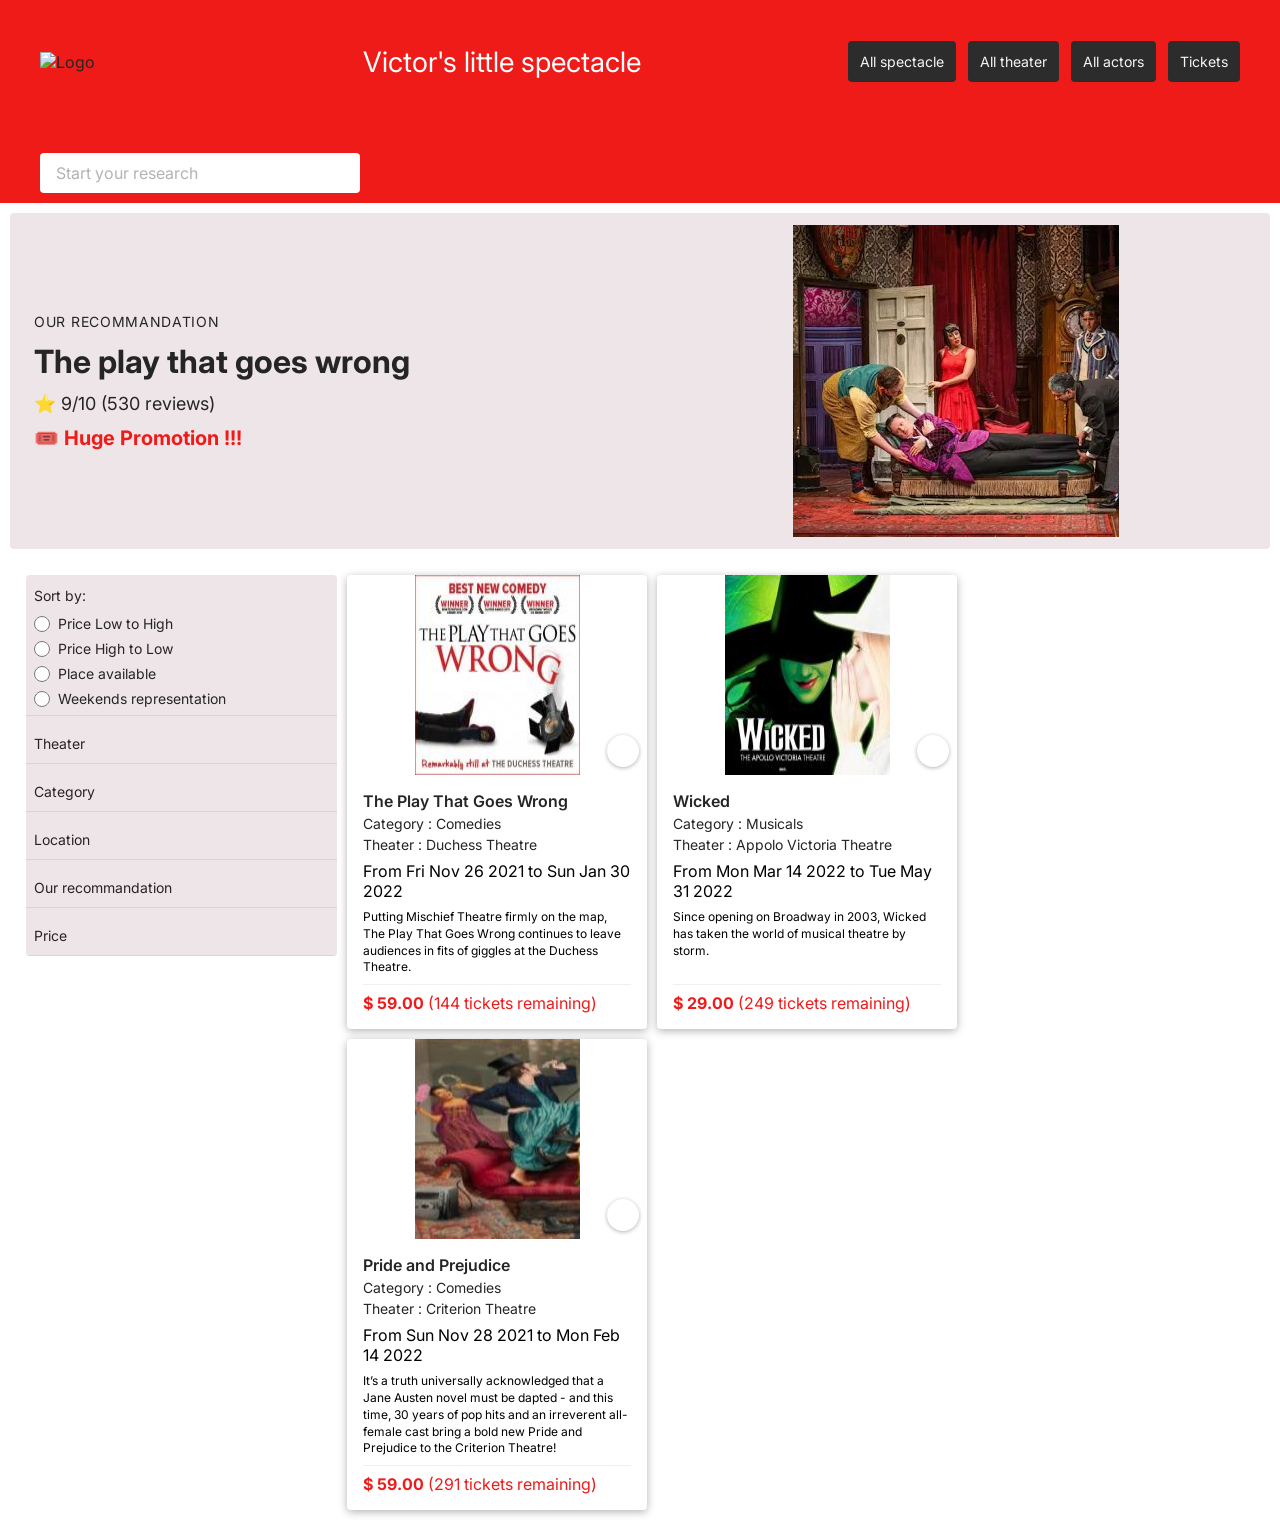
==== index2.html @ a1a6b344 "all html and css ready assignement 2 & 3" ====
<!DOCTYPE html>
<html lang="en">
<head>
    <meta charset="UTF-8">
    <meta name="viewport" content="width=device-width, initial-scale=1.0">
    <title>Victor's Little Spectacle</title>

    <link rel="preconnect" href="https://fonts.googleapis.com">
    <link rel="preconnect" href="https://fonts.gstatic.com" crossorigin>
    <link href="https://fonts.googleapis.com/css2?family=Inter:wght@400;600;700&display=swap" rel="stylesheet">

    <!-- Link to our CSS file -->
    <link rel="stylesheet" href="style2.css">
</head>
<body>

    <!-- ===================== HEADER =====================
         The header is a red bar containing:
         - A logo (placeholder rectangle)
         - The site title
         - 4 navigation buttons (with Lucide icons)
         - A search bar (with a search icon)

         Layout: flexbox row, space-between (as shown in Figma).
         I used display:flex + justify-content:space-between on .header
         to push the logo/title to the left and the nav+search to the right.
    -->

    <!--
    I forgot how to use lucide icon shown in class.
    Prompt used for icons: "How do I use Lucide icons in a plain HTML file?"
    → Lucide docs showed me to add a <script> tag from unpkg.com,
    then use <i data-lucide="icon-name"></i>, and call lucide.createIcons().
    -->
    <header class="header">
        <div class="logo">
            <img src="images/logo.png" alt="Logo" width=116 height=auto> <!-- had to set myself the size of the img because it was way too big-->
        </div>

        <h1 class="site-title">Victor's little spectacle</h1>

        <!-- Navigation buttons: 4 buttons instances.
             I used display:flex on the nav to align them in a row with a gap as seen in class. -->
        <nav class="nav">
            <button class="nav-btn">
                All spectacle
            </button>
            <button class="nav-btn">
                All theater
            </button>
            <button class="nav-btn">
                All actors
            </button>
            <button class="nav-btn">
                Tickets
            </button>
        </nav>

        <!-- Refer to the prompt use in css -->
        <div class="search-bar">
            <input type="text" placeholder="Start your research">
            <i data-lucide="search"></i>
        </div>

    </header>
    <!-- ==================== END HEADER ==================== -->


    <!-- ===================== CORE PAGE =====================
         The main content area below the header, containing:
         1. A promotion banner (featured show + image)
         2. The "All spectacle" section (filters sidebar + show cards)
    -->
    <main class="core-page">

        <!-- --- PROMOTION SECTION ---
             Left side: text block with recommendation, title, rating, and promo message.
             Right side: a placeholder for the show's image.
             Layout: flexbox row, space-between.
             I couldn't put the 50% off image on my own image.
        -->

        <section class="promotion">
            <div class="promotion-text">
                <p class="promo-label">Our recommandation</p>
                <h2 class="promo-title">The play that goes wrong</h2>
                <p class="promo-rating">⭐ 9/10 (530 reviews)</p>
                <p class="promo-deal">🎟️ Huge Promotion !!!</p>
            </div>
            <div class="promotion-image">
                <img src ="images/theplay.webp" width=auto height=auto>
            </div>
        </section>
        <!-- --- END PROMOTION --- -->


        <!-- --- ALL SPECTACLE SECTION ---
             Two-column layout:
             - Left: filters sidebar
             - Right: grid of show cards

             Layout: flexbox row, with a fixed-width sidebar and a flexible card area.
             I used display:flex + gap on .all-spectacle.
        -->
        <section class="all-spectacle">

            <!-- FILTERS SIDEBAR
                 I used <ul> + <li> for semantic filter lists. However I was not sure how to put my filters so I used Ai
                Prompt : I want to make a filter section such as this (image of my figma), I already so ul and il for listing, can you give me 
                the overall structure ?
            -->

            <aside class="filters">

                <!-- Expanded filter: Sort By -->
                <div class="filter-group filter-group--open">
                    <div class="filter-header">
                        <span>Sort by:</span>
                        <!-- chevron-up = expanded state -->
                        <i data-lucide="chevron-up"></i>
                    </div>
                    <ul class="filter-options">
                        <li>
                            <input type="radio" name="sort" id="low-high">
                            <label for="low-high">Price Low to High</label>
                        </li>
                        <li>
                            <input type="radio" name="sort" id="high-low">
                            <label for="high-low">Price High to Low</label>
                        </li>
                        <li>
                            <input type="radio" name="sort" id="available">
                            <label for="available">Place available</label>
                        </li>
                        <li>
                            <input type="radio" name="sort" id="weekends">
                            <label for="weekends">Weekends representation</label>
                        </li>
                    </ul>
                </div>

                <!-- Collapsed filters: each is a row with a label and a chevron icon -->
                <!-- I used flexbox (space-between) to push the icon to the right, as in Figma -->
                <div class="filter-group">
                    <div class="filter-header">
                        <span>Theater</span>
                        <i data-lucide="chevron-down"></i>
                    </div>
                </div>

                <div class="filter-group">
                    <div class="filter-header">
                        <span>Category</span>
                        <i data-lucide="chevron-down"></i>
                    </div>
                </div>

                <div class="filter-group">
                    <div class="filter-header">
                        <span>Location</span>
                        <i data-lucide="chevron-down"></i>
                    </div>
                </div>

                <div class="filter-group">
                    <div class="filter-header">
                        <span>Our recommandation</span>
                        <i data-lucide="chevron-down"></i>
                    </div>
                </div>

                <div class="filter-group">
                    <div class="filter-header">
                        <span>Price</span>
                        <i data-lucide="chevron-down"></i>
                    </div>
                </div>

            </aside>
            <!-- END FILTERS -->


            <!-- SHOW CARDS GRID
                 3 cards side by side, each representing a spectacle.
                 Each card has:
                 - An image area
                 - A heart icon
                 - Show title, category, theater, dates, description
                 - Price + tickets remaining

                 Layout: flexbox row with wrap, gap between cards.
                 I used display:flex + flex-wrap:wrap on .shows.
            -->
            <div class="shows">

                <!-- CARD 1 -->
                <article class="card">
                    <div class="card-image">
                        <img src = "images/the-play-that-goes-wrong.jpg" alt ="Error img 404">
                        <!-- Heart/favorite icon overlay on the image -->
                        <button class="card-favorite" aria-label="Add to favorites">
                            <i data-lucide="heart"></i>
                        </button>
                    </div>
                    <div class="card-body">
                        <div class="card-info">
                            <h3 class="card-title">The Play That Goes Wrong</h3>
                            <p class="card-meta">Category : Comedies</p>
                            <p class="card-meta">Theater : Duchess Theatre</p>
                            <p class="card-dates">From Fri Nov 26 2021 to Sun Jan 30 2022</p>
                            <p class="card-desc">
                                Putting Mischief Theatre firmly on the map, The Play That Goes Wrong
                                continues to leave audiences in fits of giggles at the Duchess Theatre.
                            </p>
                        </div>
                        <div class="card-footer">
                            <span class="card-price">$ 59.00</span>
                            <span class="card-tickets">(144 tickets remaining)</span>
                        </div>
                    </div>
                </article>

                <!-- CARD 2 -->
                <article class="card">
                    <div class="card-image">
                        <img src ="images/wicked.jpg" alt = "error">
                        <button class="card-favorite" aria-label="Add to favorites">
                            <i data-lucide="heart"></i>
                        </button>
                    
                    </div>
                    <div class="card-body">
                        <div class="card-info">
                            <h3 class="card-title">Wicked</h3>
                            <p class="card-meta">Category : Musicals</p>
                            <p class="card-meta">Theater : Appolo Victoria Theatre</p>
                            <p class="card-dates">From Mon Mar 14 2022 to Tue May 31 2022</p>
                            <p class="card-desc">
                                Since opening on Broadway in 2003, Wicked has taken the world of musical theatre by storm.
                            </p>
                        </div>
                        <div class="card-footer">
                            <span class="card-price">$ 29.00</span>
                            <span class="card-tickets">(249 tickets remaining)</span>
                        </div>
                    </div>
                </article>

                <!-- CARD 3 -->
                <article class="card">
                    <div class="card-image">
                        <img src = "images/pride-and-prejudice-sort-of.jpg" alt = "error">
                        <button class="card-favorite" aria-label="Add to favorites">
                            <i data-lucide="heart"></i>
                        </button>
                    </div>
                    <div class="card-body">
                        <div class="card-info">
                            <h3 class="card-title">Pride and Prejudice</h3>
                            <p class="card-meta">Category : Comedies</p>
                            <p class="card-meta">Theater : Criterion Theatre</p>
                            <p class="card-dates">From Sun Nov 28 2021 to Mon Feb 14 2022</p>
                            <p class="card-desc">
                                It’s a truth universally acknowledged that a Jane Austen novel
                                 must be dapted - and this time, 30 years of pop hits and an irreverent 
                                 all-female cast bring a bold new Pride and Prejudice to the Criterion 
                                 Theatre!
                        </div>
                        <div class="card-footer">
                            <span class="card-price">$ 59.00</span>
                            <span class="card-tickets">(291 tickets remaining)</span>
                        </div>
                    </div>
                </article>

            </div>
            <!-- END CARDS -->

        </section>
        <!-- END ALL SPECTACLE -->

    </main>
    <!-- ==================== END CORE PAGE ==================== -->

    <script src="https://unpkg.com/lucide@latest"></script>
    <script>
        lucide.createIcons();
    </script>

</body>
</html>
---- style2.css ----
/* 
    ================================================================
    style2.css — Victor's Little Spectacle
    ================================================================
    All the content made was verified by claude code, I gave him the access to my figma file.

*/
/*
    === COLOR PALETTE (extracted from Figma's "Palette" group) ===
    I used CSS variables to centralise all colours.

    Prompt used: "What are CSS custom properties / variables and how do I declare them?"
    → MDN docs explained the :root selector and var() syntax.
*/

:root {
    --red:       #EE1B19; /* Main brand color – header background, prices */
    --dark:      #2B303A; /* Dark grey – nav buttons */
    --beige:     #EEE5E9; /* Beige/pink – filters sidebar background */
    --white:     #FFFFFF;
    --text-dark: #252525; /* Card title color from Figma (rgb 37,37,37) */
    --text-grey: #B3B3B3; /* Placeholder color for search input (rgb 179,179,179) */
}


/* ================================================================
   BASE / RESET
   I removed default margins, paddings, and bullet points
   because browsers apply their own styles that conflict with the design.
================================================================ */

* {
    box-sizing: border-box; /* padding included in element width/height */
    margin: 0;
    padding: 0;
}

body {
    font-family: "Inter", sans-serif; /* Inter imported from Google Fonts */
    font-size: 16px;
    background-color: var(--white);
    color: var(--text-dark);
}

ul {
    list-style: none; /* remove bullet points from <ul> */
}


/* ================================================================
   HEADER
   I used display:flex to align all header items in a row.
   align-items:center keeps them vertically centred (cross axis).
   gap:60px matches the Figma gap value.
================================================================ */

.header {
    display: flex;           /* flexbox: row by default */
    flex-direction: row;
    align-items: center;     /* vertical centering */
    justify-content: space-between; /* spread logo, title, nav, search */
    gap: 40px;
    padding: 10px 40px;
    background-color: var(--red);
    width: 100%;
    min-height: 176px;
    flex-wrap: wrap;         /* I had a problem concerning that my header was too long so element where going outside,
    I then prompted : there is not enough space on my header as my button takes too much space, 
    how to use flex wrap so it can be put on top of each other ? I have another element after which is a search bar
    Which the AI replied to use flex-wrap. Something we didn't see in the course*/ 
}

.logo {
    width: 116px; /*setting the logo size as same as in my figma */
    height: 103px;
    border-radius: 4px;
    display : flex;
    flex-shrink: 0;
    flex-direction: row;              /* prevent it from shrinking */
    align-items:center;
}

/* Site title: TEXT node "Victor's little spectacle", size 32, color white */
.site-title {
    font-size: clamp(16px, 2.2vw, 32px);
    font-weight: 400;
    color: var(--white);
    white-space: nowrap;
    flex-shrink: 0;
    
}


/* ================================================================
   NAVIGATION BUTTONS
   In Figma: 4 × INSTANCE "Button" – each with:
   - fill: rgb(44,44,44) = dark grey
   - padding: 12px all sides
   - gap: 8px between icon and text
   - layout: HORIZONTAL, CENTER
================================================================ */

.nav {
    display: flex;       /* row of buttons */
    flex-direction: row;
    align-items: center;
    gap: 12px;           /* space between the 4 buttons */
}

.nav-btn {
    display: flex;
    flex-direction: row;
    align-items: center;
    gap: 8px;             /* gap between icon, text, icon (matches Figma gap:8) */
    padding: 12px;        /* matches Figma padding:12 all sides */
    background-color: #2C2C2C; /* rgb(44,44,44) from Figma */
    color: #F5F5F5;       /* rgb(245,245,245) from Figma */
    font-family: "Inter", sans-serif;
    font-size: clamp(8px, 1.1vw, 16px);
    border: none;
    border-radius: 4px;
    cursor: pointer;
    white-space: nowrap;
}

/* Lucide icons inside nav buttons: make them the right size and colour */
.nav-btn i {
    width: clamp(8px, 1.1vw, 16px);
    height: 16px;
    color: var(--white); /* icon color */
}


/* ================================================================
   SEARCH BAR
   I didn't know how to put the search bar well so I asked claude to give me the following code:
   Prompt : Please help me put a research bar according to the figma (image of my figma) with a search icon, we can put text in it too
   The AI didn't make the bar and the icon aligned so I changed the .search-bar to flex display and put align in center
================================================================ */

.search-bar {
    position: relative;  /* needed so the icon can be positioned inside */
    flex-shrink: 0;
    display: flex;
    flex-direction: row;
    align-items: center;
}

.search-bar input {
    width: 20em;
    height: 40px;
    padding: 12px 40px 12px 16px; /* right padding leaves room for the icon */
    background-color: var(--white);
    border: none;
    border-radius: 4px;
    font-family: "Inter", sans-serif;
    font-size: 16px;
    color: var(--text-dark);
    outline: none;
    
}

.search-bar input::placeholder {
    color: var(--text-grey); /* matches rgb(179,179,179) from Figma */
}

.search-bar i {
    position: absolute;
    right: 12px;
    top: 50%;
    transform: translateY(-50%); /* vertically center the icon */
    width: 16px;
    height: 16px;
    color: var(--text-grey);
    pointer-events: none; /* so clicking the icon clicks the input beneath */
}


/* ================================================================
   CORE PAGE
   
   In Figma: FRAME "Core page" – layout VERTICAL, padding:10, gap:10
   Contains: Promotion section + All Spectacle section.
================================================================ */

.core-page {
    display: flex;
    flex-direction: column;
    gap: 10px;
    padding: 10px;
}


/* ================================================================
   PROMOTION SECTION
   
   In Figma: FRAME "Promotion" – layout GRID (effectively two columns)
   Left: text block | Right: image placeholder
   I replicated this with flexbox row + space-between.
================================================================ */

.promotion {
    display: flex;
    flex-direction: row;
    justify-content: space-between;
    align-items: center;
    padding: 0 24px;
    min-height: 336px;
    background-color: var(--beige); /* light background for the promo banner */
    border-radius: 4px;
}

.promotion-text {
    display: flex;
    flex-direction: column;
    gap: 12px;
    max-width: 50%;
}

.promo-label {
    font-size: 14px;
    color: var(--text-dark);
    text-transform: uppercase;
    letter-spacing: 0.05em;
}

.promo-title {
    font-size: 32px; /* matches Figma TEXT node size:32 */
    font-weight: 700;
    color: var(--text-dark);
}

.promo-rating {
    font-size: 18px;
    color: var(--text-dark);
}

.promo-deal {
    font-size: 20px;
    font-weight: 700;
    color: var(--red);
}

/* Image placeholder: matches RECTANGLE "image 1" (580x336px in Figma) */
.promotion-image {
    width: 580px;
    height: 300px;
    border-radius: 4px;
    display: flex;
    align-items: center;
    justify-content: center;
    flex-shrink: 0;
}

/* ================================================================
   ALL SPECTACLE SECTION
   I used flexbox row with a fixed-width aside for the sidebar.
================================================================ */

.all-spectacle {
    display: flex;
    flex-direction: row;
    gap: 10px;
    padding: 16px;
    background-color: var(--white);
}


/* ================================================================
   FILTERS SIDEBAR
   
   In Figma: FRAME "filters", fill var(--beige)
   Contains 6 "menu" instances stacked vertically (gap:7).
   Results of the prompt used to create the filters part of my figma (comment on the html side)
================================================================ */

.filters {
    width: 311px;
    flex-shrink: 0;           /* don't let it squish */
    background-color: var(--beige);
    display: flex;
    flex-direction: column;
    gap: 7px;
    align-self: flex-start;  /* don't stretch to full height */
    border-radius: 4px;
    overflow: hidden;
}

/* Each filter group (a collapsible row) */
.filter-group {
    padding: 8px 0;
    border-bottom: 1px solid rgba(0,0,0,0.08);
}

/* Filter header: label on left, chevron icon on right
   I used flexbox with justify-content:space-between, as shown in Figma.
*/
.filter-header {
    display: flex;
    flex-direction: row;
    justify-content: space-between; /* label left, icon right */
    align-items: center;
    padding: 0 8px;
    font-size: 14px;
    cursor: pointer;
}

.filter-header i {
    width: 24px;
    height: 24px;
    color: var(--text-dark);
}

/* Expanded filter: radio option list */
.filter-options {
    display: flex;
    flex-direction: column;
    gap: 8px;
    padding: 8px 8px 0 8px;
}

.filter-options li {
    display: flex;
    flex-direction: row;
    align-items: center;
    gap: 8px;
    font-size: 14px;
}

/* Style the radio buttons to look like the circles in Figma */
.filter-options input[type="radio"] {
    width: 16px;
    height: 16px;
    accent-color: var(--red); /* color the radio when selected */
    flex-shrink: 0;
    cursor: pointer;
}


/* ================================================================
   SHOW CARDS GRID
   I used flexbox with flex-wrap so cards can wrap on smaller screens.
================================================================ */

.shows {
    display: flex;
    flex-direction: row;
    flex-wrap: wrap;   /* cards wrap if viewport is too narrow */
    gap: 10px;
    flex: 1;
}


/* ================================================================
   CARD COMPONENT
   Prompt used: "How do I make a card with an image on top and text below in CSS?"
   → I used flexbox column on .card with flex children for image and body.
================================================================ */

.card {
    width: 300px;
    background-color: var(--white);
    border-radius: 4px;
    box-shadow: 0 2px 8px rgba(0,0,0,0.3); /* subtle shadow to lift the card, the AI suggested this part */
    display: flex;
    flex-direction: column;
    overflow: hidden;
}

.card-image {
    width: 100%;
    height: 200px;
    position: relative;       /* needed for the heart button overlay */
    display : flex;
    justify-content: center;
}

/* Heart / favorite button: I prompted : I want you to give me the css and html code for creating a heart button in the bottom of my image
however at first the AI put the heart in the top right corner so I had to change it myself 
*/
.card-favorite {
    position: absolute;
    bottom: 8px;
    right: 8px;
    background: var(--white);
    border: none;
    border-radius: 50%;
    width: 32px;
    height: 32px;
    display: flex;
    align-items: center;
    justify-content: center;
    cursor: pointer;
    box-shadow: 0 1px 4px rgba(0,0,0,0.3);
}

.card-favorite i {
    width: 16px;
    height: 16px;
    color: var(--red);
}

/* Card body: the text section below the image, Wanted every text to match my figma so I prompted :
According to the figma, give me the css code which will enable me to have all the different information in the right format */
.card-body {
    display: flex;
    flex-direction: column;
    justify-content: space-between; /* push price to the bottom */
    gap: 8px;
    padding: 16px;
    flex: 1;
}

/* Card info: title + meta + dates + description */
.card-info {
    display: flex;
    flex-direction: column;
    gap: 4px;
}

.card-title {
    font-size: 16px;
    font-weight: 600;
    color: var(--text-dark);
}

.card-meta {
    font-size: 14px;
    color: var(--text-dark);
}

.card-dates {
    font-size: 16px;
    color: #000;
    margin-top: 4px;
}

.card-desc {
    font-size: 12px;
    color: #000;
    line-height: 1.4;
    margin-top: 4px;
}

.card-footer {
    display: flex;
    flex-direction: row;
    flex-wrap: wrap;
    align-items: center;
    gap: 4px;
    padding-top: 8px;
    border-top: 1px solid #f0f0f0;
}

.card-price {
    font-size: 16px;
    font-weight: 700;
    color: var(--red); /* matches rgb(238,27,25) from Figma */
}

.card-tickets {
    font-size: 16px;
    color: var(--red);
}
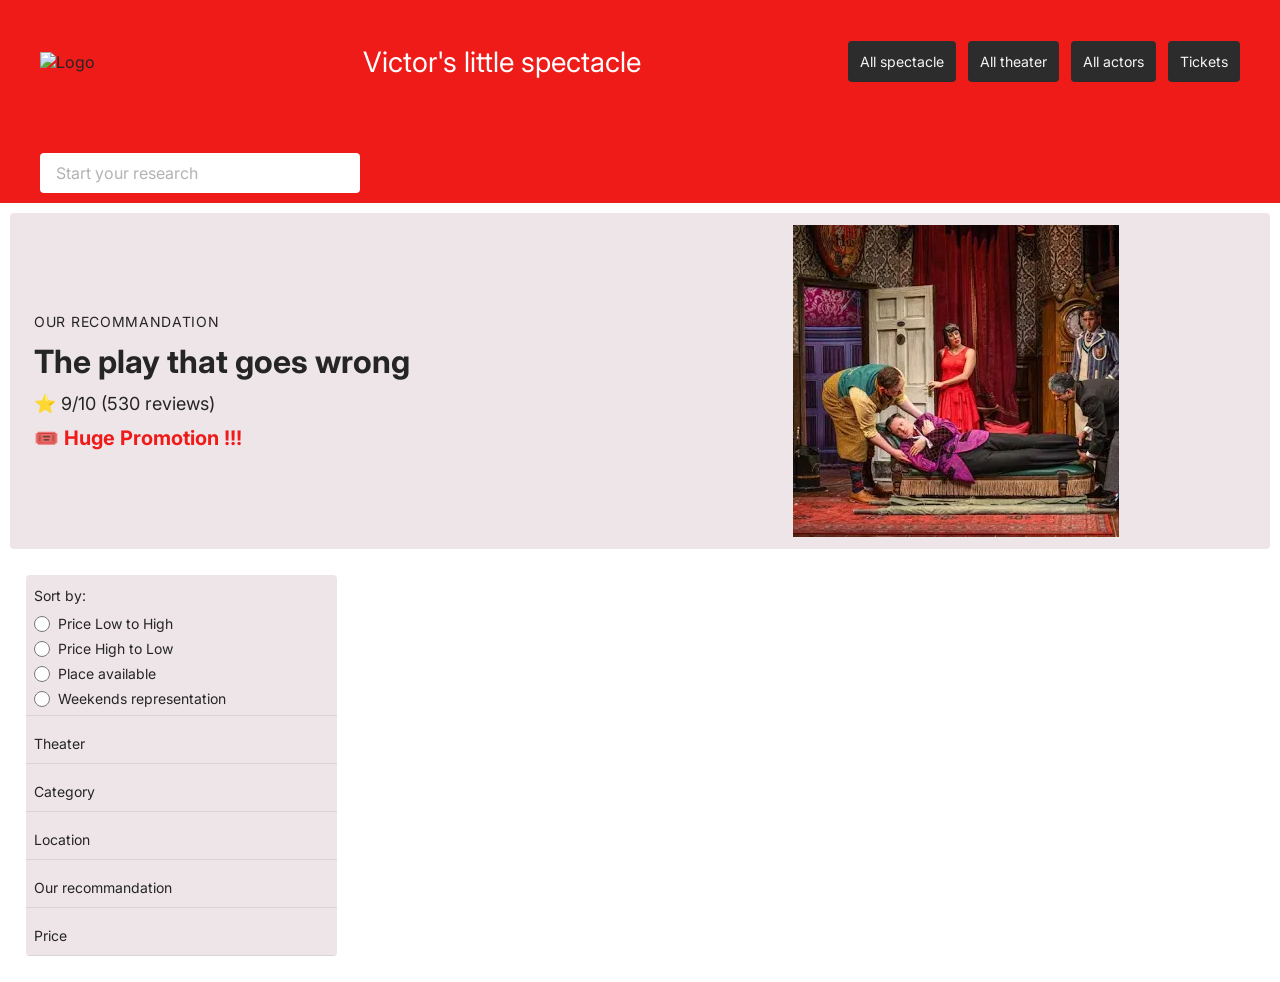
==== commit f8254277: "javascript implementation Created a javascript to automatically create the cards from the JSON datas" ====
--- a/index2.html
+++ b/index2.html
@@ -191,95 +191,17 @@
                  Layout: flexbox row with wrap, gap between cards.
                  I used display:flex + flex-wrap:wrap on .shows.
             -->
-            <div class="shows">
-
-                <!-- CARD 1 -->
-                <article class="card">
-                    <div class="card-image">
-                        <img src = "images/the-play-that-goes-wrong.jpg" alt ="Error img 404">
-                        <!-- Heart/favorite icon overlay on the image -->
-                        <button class="card-favorite" aria-label="Add to favorites">
-                            <i data-lucide="heart"></i>
-                        </button>
-                    </div>
-                    <div class="card-body">
-                        <div class="card-info">
-                            <h3 class="card-title">The Play That Goes Wrong</h3>
-                            <p class="card-meta">Category : Comedies</p>
-                            <p class="card-meta">Theater : Duchess Theatre</p>
-                            <p class="card-dates">From Fri Nov 26 2021 to Sun Jan 30 2022</p>
-                            <p class="card-desc">
-                                Putting Mischief Theatre firmly on the map, The Play That Goes Wrong
-                                continues to leave audiences in fits of giggles at the Duchess Theatre.
-                            </p>
-                        </div>
-                        <div class="card-footer">
-                            <span class="card-price">$ 59.00</span>
-                            <span class="card-tickets">(144 tickets remaining)</span>
-                        </div>
-                    </div>
-                </article>
-
-                <!-- CARD 2 -->
-                <article class="card">
-                    <div class="card-image">
-                        <img src ="images/wicked.jpg" alt = "error">
-                        <button class="card-favorite" aria-label="Add to favorites">
-                            <i data-lucide="heart"></i>
-                        </button>
-                    
-                    </div>
-                    <div class="card-body">
-                        <div class="card-info">
-                            <h3 class="card-title">Wicked</h3>
-                            <p class="card-meta">Category : Musicals</p>
-                            <p class="card-meta">Theater : Appolo Victoria Theatre</p>
-                            <p class="card-dates">From Mon Mar 14 2022 to Tue May 31 2022</p>
-                            <p class="card-desc">
-                                Since opening on Broadway in 2003, Wicked has taken the world of musical theatre by storm.
-                            </p>
-                        </div>
-                        <div class="card-footer">
-                            <span class="card-price">$ 29.00</span>
-                            <span class="card-tickets">(249 tickets remaining)</span>
-                        </div>
-                    </div>
-                </article>
-
-                <!-- CARD 3 -->
-                <article class="card">
-                    <div class="card-image">
-                        <img src = "images/pride-and-prejudice-sort-of.jpg" alt = "error">
-                        <button class="card-favorite" aria-label="Add to favorites">
-                            <i data-lucide="heart"></i>
-                        </button>
-                    </div>
-                    <div class="card-body">
-                        <div class="card-info">
-                            <h3 class="card-title">Pride and Prejudice</h3>
-                            <p class="card-meta">Category : Comedies</p>
-                            <p class="card-meta">Theater : Criterion Theatre</p>
-                            <p class="card-dates">From Sun Nov 28 2021 to Mon Feb 14 2022</p>
-                            <p class="card-desc">
-                                It’s a truth universally acknowledged that a Jane Austen novel
-                                 must be dapted - and this time, 30 years of pop hits and an irreverent 
-                                 all-female cast bring a bold new Pride and Prejudice to the Criterion 
-                                 Theatre!
-                        </div>
-                        <div class="card-footer">
-                            <span class="card-price">$ 59.00</span>
-                            <span class="card-tickets">(291 tickets remaining)</span>
-                        </div>
-                    </div>
-                </article>
-
-            </div>
+            <!-- When dealing with javascript, I replaced the structure into the javascript file
+             then I used variable to show each text, the diplsay stay the same with 3 card per row 
+             -->
+            <div class="shows" id="shows-container">
+                </div>
             <!-- END CARDS -->
-
-        </section>
-        <!-- END ALL SPECTACLE -->
-
-    </main>
+            </section>
+        <!-- End all spectacle (filter + cards)-->
+        </main>
+    <script src="https://unpkg.com/lucide@latest"></script>
+    <script src="script2.js"></script>
     <!-- ==================== END CORE PAGE ==================== -->
 
     <script src="https://unpkg.com/lucide@latest"></script>
